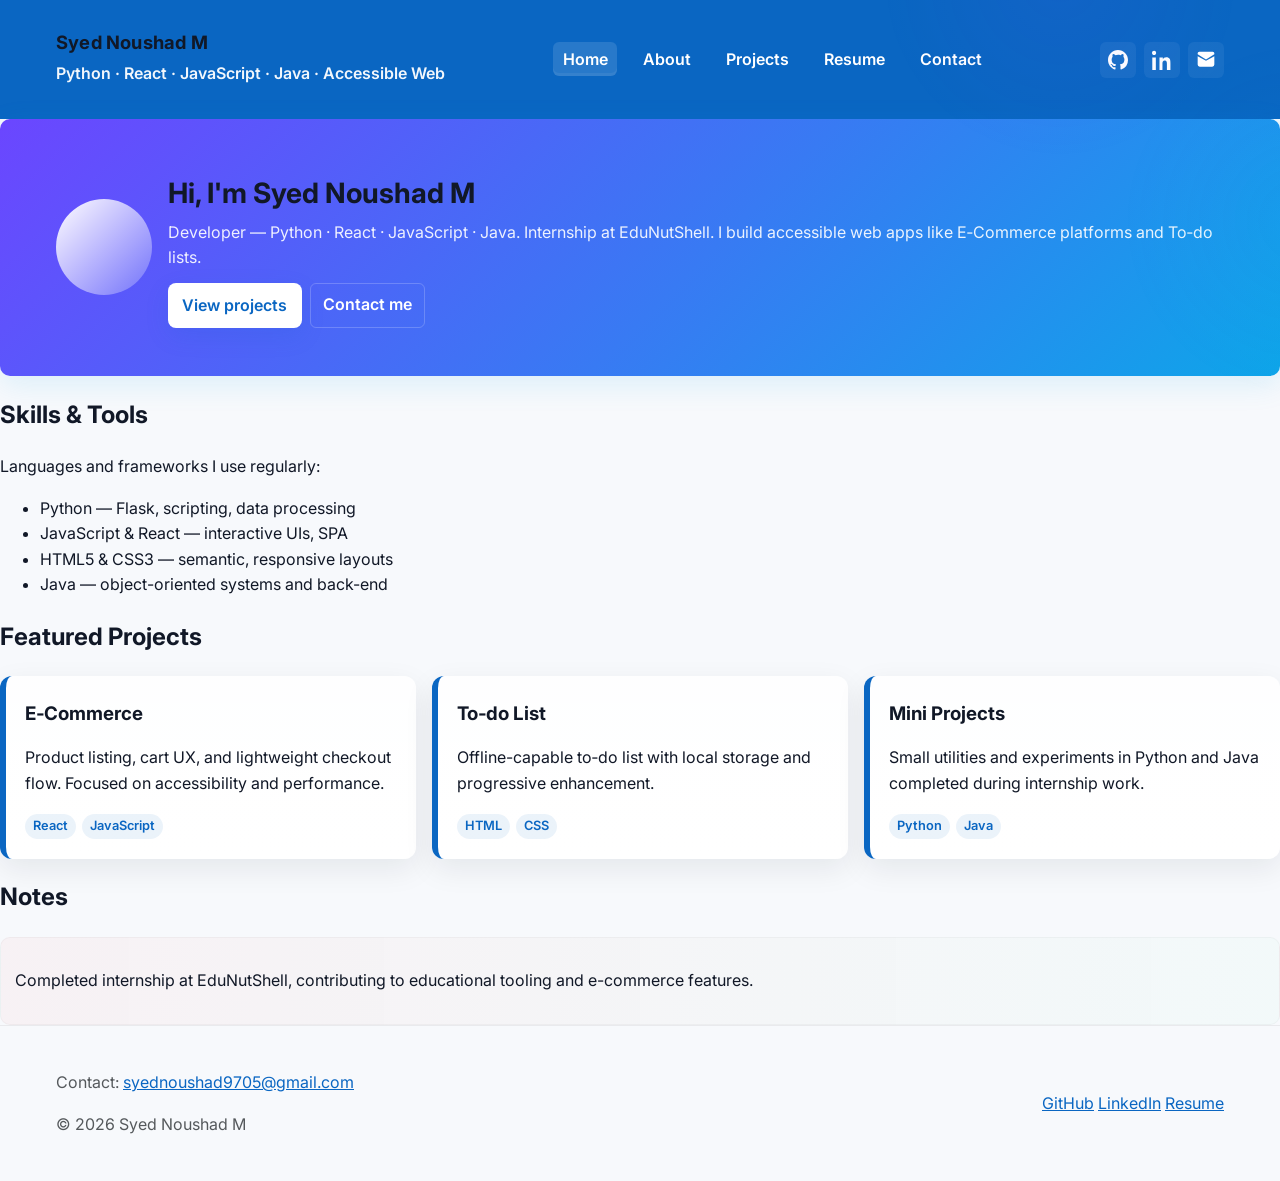
==== index.html @ b36f9911 "Initial portfolio website" ====
<!doctype html>
<html lang="en">
<head>
  <meta charset="utf-8">
  <meta name="viewport" content="width=device-width,initial-scale=1">
  <meta name="description" content="Syed Noushad M — Personal portfolio showcasing projects in Python, React, JavaScript, and Java. Internship at EduNutShell.">
  <meta name="keywords" content="Syed Noushad, portfolio, Python, React, JavaScript, Java, projects, internship">
  <link rel="canonical" href="index.html">
  <meta property="og:title" content="Syed Noushad — Portfolio">
  <meta property="og:description" content="Portfolio of Syed Noushad — E-Commerce and To-do List projects, Internship at EduNutShell.">
  <meta property="og:type" content="website">
  <title>Syed Noushad — Portfolio</title>
  <link rel="preconnect" href="https://fonts.gstatic.com" crossorigin>
  <link href="https://fonts.googleapis.com/css2?family=Inter:wght@300;400;600;700&display=swap" rel="stylesheet">
  <link rel="stylesheet" href="./styles.css">
  <script type="application/ld+json">
  {
    "@context": "https://schema.org",
    "@type": "Person",
    "name": "Syed Noushad M",
    "email": "syednoushad9705@gmail.com",
    "jobTitle": "Software Developer",
    "worksFor": "EduNutShell",
    "sameAs": []
  }
  </script>
</head>
  <body>
  <a class="skip-link" href="#main">Skip to main content</a>
  <header role="banner">
    <div class="container header-row">
      <div class="site-brand">
        <h1>Syed Noushad M</h1>
        <p class="lead">Python · React · JavaScript · Java · Accessible Web</p>
      </div>
      <nav role="navigation" aria-label="Primary" class="primary-nav site-nav">
        <button id="navToggle" aria-expanded="false" aria-controls="primaryMenu">Menu</button>
        <ul id="primaryMenu" class="menu">
          <li><a href="index.html" aria-current="page">Home</a></li>
          <li><a href="about.html">About</a></li>
          <li><a href="projects.html">Projects</a></li>
          <li><a href="resume.html">Resume</a></li>
          <li><a href="contact.html">Contact</a></li>
        </ul>
      </nav>
      <div class="social" aria-hidden="false">
        <a class="social-link" href="https://github.com/yourusername" target="_blank" rel="noopener noreferrer" aria-label="GitHub profile">
          <!-- GitHub SVG -->
          <svg width="20" height="20" viewBox="0 0 16 16" fill="none" xmlns="http://www.w3.org/2000/svg" aria-hidden="true"><path fill="#fff" d="M8 0C3.58 0 0 3.58 0 8c0 3.54 2.29 6.53 5.47 7.59.4.07.55-.17.55-.38 0-.19-.01-.82-.01-1.49-2.01.37-2.53-.49-2.69-.94-.09-.23-.48-.94-.82-1.13-.28-.15-.68-.52-.01-.53.63-.01 1.08.58 1.23.82.72 1.21 1.87.87 2.33.66.07-.52.28-.87.51-1.07-1.78-.2-3.64-.89-3.64-3.95 0-.87.31-1.59.82-2.15-.08-.2-.36-1.02.08-2.12 0 0 .67-.21 2.2.82a7.57 7.57 0 0 1 2-.27c.68 0 1.36.09 2 .27 1.53-1.04 2.2-.82 2.2-.82.44 1.1.16 1.92.08 2.12.51.56.82 1.28.82 2.15 0 3.07-1.87 3.75-3.65 3.95.29.25.54.73.54 1.48 0 1.07-.01 1.93-.01 2.19 0 .21.15.46.55.38A8.001 8.001 0 0 0 16 8c0-4.42-3.58-8-8-8z"/></svg>
        </a>
        <a class="social-link" href="https://linkedin.com/in/yourprofile" target="_blank" rel="noopener noreferrer" aria-label="LinkedIn profile">
          <!-- LinkedIn SVG -->
          <svg width="20" height="20" viewBox="0 0 24 24" fill="none" xmlns="http://www.w3.org/2000/svg" aria-hidden="true"><path fill="#fff" d="M4.98 3.5C4.98 4.88 3.87 6 2.5 6S0 4.88 0 3.5 1.12 1 2.5 1 4.98 2.12 4.98 3.5zM.35 8.98H4.6V24H.35V8.98zM8.98 8.98h4.05v2.03h.06c.56-1.06 1.93-2.18 3.97-2.18 4.25 0 5.04 2.8 5.04 6.44V24h-4.22v-7.44c0-1.78-.03-4.06-2.47-4.06-2.48 0-2.86 1.94-2.86 3.95V24H8.98V8.98z"/></svg>
        </a>
        <a class="social-link" href="mailto:syednoushad9705@gmail.com" aria-label="Send email"> 
          <!-- Mail SVG -->
          <svg width="20" height="20" viewBox="0 0 24 24" fill="none" xmlns="http://www.w3.org/2000/svg" aria-hidden="true"><path fill="#fff" d="M2 4a2 2 0 0 1 2-2h16a2 2 0 0 1 2 2v1.2l-10 6.25L2 5.2V4zm0 3.5v10A2.5 2.5 0 0 0 4.5 20h15A2.5 2.5 0 0 0 22 17.5v-10L12 13 2 7.5z"/></svg>
        </a>
      </div>
    </div>
  </header>

  <main id="main" role="main">
    <section class="hero" aria-labelledby="intro">
      <div class="container">
        <div class="profile">
          <div class="avatar" role="img" aria-label="Profile photo placeholder"></div>
          <div>
            <h1 id="intro">Hi, I'm Syed Noushad M</h1>
            <p>Developer — Python · React · JavaScript · Java. Internship at EduNutShell. I build accessible web apps like E‑Commerce platforms and To‑do lists.</p>
            <div class="ctas">
              <a class="btn btn-primary" href="projects.html">View projects</a>
              <a class="btn btn-outline" href="contact.html">Contact me</a>
            </div>
          </div>
        </div>
      </div>
    </section>

    <section aria-labelledby="skills">
      <h2 id="skills">Skills & Tools</h2>
      <p>Languages and frameworks I use regularly:</p>
      <ul>
        <li>Python — Flask, scripting, data processing</li>
        <li>JavaScript &amp; React — interactive UIs, SPA</li>
        <li>HTML5 &amp; CSS3 — semantic, responsive layouts</li>
        <li>Java — object-oriented systems and back-end</li>
      </ul>
    </section>

    <section aria-labelledby="featured">
      <h2 id="featured">Featured Projects</h2>
      <div class="projects">
        <article class="card" aria-labelledby="p1">
          <h3 id="p1">E‑Commerce</h3>
          <p>Product listing, cart UX, and lightweight checkout flow. Focused on accessibility and performance.</p>
          <div><span class="tag">React</span><span class="tag">JavaScript</span></div>
        </article>

        <article class="card" aria-labelledby="p2">
          <h3 id="p2">To‑do List</h3>
          <p>Offline-capable to‑do list with local storage and progressive enhancement.</p>
          <div><span class="tag">HTML</span><span class="tag">CSS</span></div>
        </article>

        <article class="card" aria-labelledby="p3">
          <h3 id="p3">Mini Projects</h3>
          <p>Small utilities and experiments in Python and Java completed during internship work.</p>
          <div><span class="tag">Python</span><span class="tag">Java</span></div>
        </article>
      </div>
    </section>

    <section aria-labelledby="testimonials">
      <h2 id="testimonials">Notes</h2>
      <div class="testimonials">
        <div class="testimonial">
          <p>Completed internship at EduNutShell, contributing to educational tooling and e-commerce features.</p>
        </div>
      </div>
    </section>
  </main>

  <footer role="contentinfo">
    <div class="container">
      <div>
        <p>Contact: <a href="mailto:syednoushad9705@gmail.com">syednoushad9705@gmail.com</a></p>
        <p>&copy; <span id="year"></span> Syed Noushad M</p>
      </div>
      <div class="social-footer">
        <a href="https://github.com/yourusername" target="_blank" rel="noopener noreferrer">GitHub</a>
        <a href="https://linkedin.com/in/yourprofile" target="_blank" rel="noopener noreferrer">LinkedIn</a>
        <a href="resume.html" rel="noopener">Resume</a>
      </div>
    </div>
  </footer>

  <script src="./script.js" defer></script>
</body>
</html>
---- styles.css ----
/* Basic reset and sensible defaults */
:root{
  --accent:#0a66c2;
  --accent-2:#ff6b6b;
  --accent-3:#6bffb3;
  --gradient-1: linear-gradient(135deg,#6b46ff 0%,#0ea5e9 100%);
  --bg:#f7f9fc;
  --surface:#ffffff;
  --text:#111827;
  --muted:#55595c;
}
* { box-sizing: border-box; }
html,body{height:100%;}
.sr-only{position:absolute;width:1px;height:1px;padding:0;margin:-1px;overflow:hidden;clip:rect(0,0,0,0);white-space:nowrap;border:0}
body{font-family:Inter, system-ui,-apple-system,Segoe UI,Roboto,'Helvetica Neue',Arial;line-height:1.6;color:var(--text);background:var(--bg);margin:0;font-size:16px}
.container{max-width:1000px;margin:0 auto;padding:1rem}

/* Skip link */
.skip-link{position:absolute;left:-999px;top:auto;width:1px;height:1px;overflow:hidden}
.skip-link:focus{left:1rem;top:1rem;width:auto;height:auto;padding:.5rem .75rem;background:#000;color:#fff;z-index:1000}

header{background:var(--accent);color:#fff;padding:.75rem 0}
.lead{color:rgba(255,255,255,0.95);margin:.25rem 0}

.primary-nav .menu{list-style:none;padding:0;display:flex;gap:1rem;align-items:center}
.primary-nav button{display:none;background:transparent;border:1px solid rgba(255,255,255,0.2);color:#fff;padding:.25rem .5rem;border-radius:4px}
.primary-nav a{color:#fff;text-decoration:none}
.primary-nav a:hover,.primary-nav a:focus{text-decoration:underline}

.header-row{display:flex;justify-content:space-between;align-items:center;gap:1rem}
.primary-nav .menu li{list-style:none}

/* Hero */
.hero{background:var(--gradient-1);color:#fff;padding:2rem;border-radius:10px;margin-bottom:1rem}
.hero .profile{display:flex;gap:1rem;align-items:center}
.avatar{width:96px;height:96px;border-radius:50%;background:linear-gradient(135deg,#fff,rgba(255,255,255,0.15));display:inline-block;flex:0 0 96px}
.hero h1{margin:.25rem 0;font-size:1.75rem}
.hero p{margin:0.25rem 0 0.5rem;color:rgba(255,255,255,0.9)}
.hero .ctas{margin-top:.75rem;display:flex;gap:.5rem}
.btn{display:inline-block;padding:.5rem .75rem;border-radius:6px;text-decoration:none;font-weight:600}
.btn-primary{background:#fff;color:var(--accent);}
.btn-outline{background:transparent;border:1px solid rgba(255,255,255,0.2);color:#fff}


h1,h2,h3{color:var(--text)}

a{color:var(--accent)}

.lead{font-weight:600}

footer{border-top:1px solid rgba(0,0,0,0.06);padding:.75rem 0;color:var(--muted);background:transparent}

/* Accessibility: visible focus */
a:focus,button:focus,input:focus,textarea:focus{outline:3px solid #2a9df4;outline-offset:2px}

.visually-hidden{position:absolute!important;height:1px;width:1px;overflow:hidden;clip:rect(1px,1px,1px,1px);white-space:nowrap}

/* Responsive nav */
@media (max-width:600px){
  .primary-nav .menu{display:none;flex-direction:column;background:transparent;padding:.5rem;border-radius:6px}
  .primary-nav button{display:inline-block}
  .primary-nav .menu.open{display:flex}
}

/* Form styles */
label{display:block;margin-top:.75rem}
input,textarea{width:100%;padding:.6rem;border:1px solid #d1d5db;border-radius:6px;background:#fff}
input:focus,textarea:focus{border-color:var(--accent);box-shadow:0 0 0 3px rgba(10,102,194,0.12)}
button[type="submit"]{margin-top:1rem;padding:.6rem 1rem;border:0;background:var(--accent);color:#fff;border-radius:6px}

.container > h1{margin:0}

/* Project cards */
.projects{display:grid;grid-template-columns:repeat(auto-fit,minmax(220px,1fr));gap:1rem}
.card{background:linear-gradient(180deg,rgba(255,255,255,0.9),#fff);padding:1rem;border-radius:8px;border-left:6px solid var(--accent);box-shadow:0 6px 18px rgba(16,24,40,0.04)}
.card h3{margin:.25rem 0}
.tag{display:inline-block;padding:.15rem .5rem;border-radius:999px;background:rgba(10,102,194,0.08);color:var(--accent);font-weight:600;margin-right:.35rem;font-size:.8rem}

/* Testimonials */
.testimonials{display:grid;grid-template-columns:1fr;gap:.75rem}
.testimonial{padding:.75rem;border-radius:8px;background:linear-gradient(90deg,rgba(255,107,107,0.06),rgba(107,255,179,0.03));border:1px solid rgba(0,0,0,0.03)}

/* Footer adjustments */
footer .container{display:flex;justify-content:space-between;align-items:center;gap:1rem}

@media (min-width:880px){
  .hero .profile{align-items:center}
}

/* Print styles for resume */
@media print{
  body{background:#fff;color:#000}
  header,footer,.ctas,.primary-nav{display:none}
  .container{padding:0}
}

/* High contrast for better readability */
@media (prefers-contrast: more){
  body{background:#fff;color:#000}
  a{color:#0645ad}
}

/* Professional overrides */
:root{--container-width:1200px}
.container{max-width:var(--container-width)}

/* Header/nav polish */
.site-header{background:var(--accent);color:#fff;padding:1rem 0}
.site-brand h1{margin:0;font-size:1.15rem;letter-spacing:0.2px}
.lead{color:rgba(255,255,255,0.95);margin:.25rem 0;font-weight:600}
.site-nav{display:flex;gap:1rem;align-items:center}
.site-nav button{display:none;background:transparent;border:1px solid rgba(255,255,255,0.18);color:#fff;padding:.35rem .6rem;border-radius:6px}
.site-nav a{color:#fff;text-decoration:none;padding:.45rem .6rem;border-radius:6px;font-weight:600}
.site-nav a:hover,.site-nav a:focus{background:rgba(255,255,255,0.08);text-decoration:none;transform:translateY(-1px)}
.site-nav a[aria-current="page"]{background:rgba(255,255,255,0.12);box-shadow:inset 0 -3px 0 rgba(255,255,255,0.06)}
.header-row{display:flex;justify-content:space-between;align-items:center;gap:1rem}
.social{display:flex;gap:.5rem;align-items:center}
.social-link{display:inline-flex;align-items:center;justify-content:center;width:36px;height:36px;border-radius:6px;background:rgba(255,255,255,0.06)}
.social-link svg{display:block}

/* Hero shadow and CTA polish */
.hero{box-shadow:0 8px 30px rgba(14,165,233,0.12)}
.btn-primary{border-radius:8px;padding:.6rem .9rem;box-shadow:0 8px 24px rgba(10,102,194,0.12)}
.btn-primary:hover{transform:translateY(-3px)}

/* Project card polish */
.projects{display:grid;grid-template-columns:repeat(auto-fit,minmax(260px,1fr));gap:1rem}
.card{padding:1.2rem;border-radius:12px;border-left:6px solid var(--accent);box-shadow:0 10px 30px rgba(16,24,40,0.08);transition:transform .18s ease,box-shadow .18s ease}
.card:hover{transform:translateY(-6px);box-shadow:0 18px 40px rgba(16,24,40,0.12)}

.testimonial{padding:.9rem;border-radius:10px;background:linear-gradient(90deg,rgba(255,107,107,0.05),rgba(107,255,179,0.03));border:1px solid rgba(0,0,0,0.03)}

/* Page background decoration */
body::before{
  content:"";
  position:fixed;right:-200px;top:-200px;width:600px;height:600px;background:radial-gradient(circle at 30% 30%, rgba(107,70,255,0.08), transparent 30%), radial-gradient(circle at 70% 70%, rgba(14,165,233,0.06), transparent 30%);pointer-events:none;z-index:0
}

/* Responsive nav: show button and hide menu on small screens */
@media (max-width:900px){
  .site-nav button{display:inline-block}
  .site-nav .menu{display:none;position:absolute;right:1rem;top:72px;background:var(--surface);padding:1rem;border-radius:8px;box-shadow:0 8px 30px rgba(16,24,40,0.08)}
  .site-nav .menu.open{display:block}
  .site-nav a{color:var(--text);background:transparent}
  .header-row{position:relative}
}
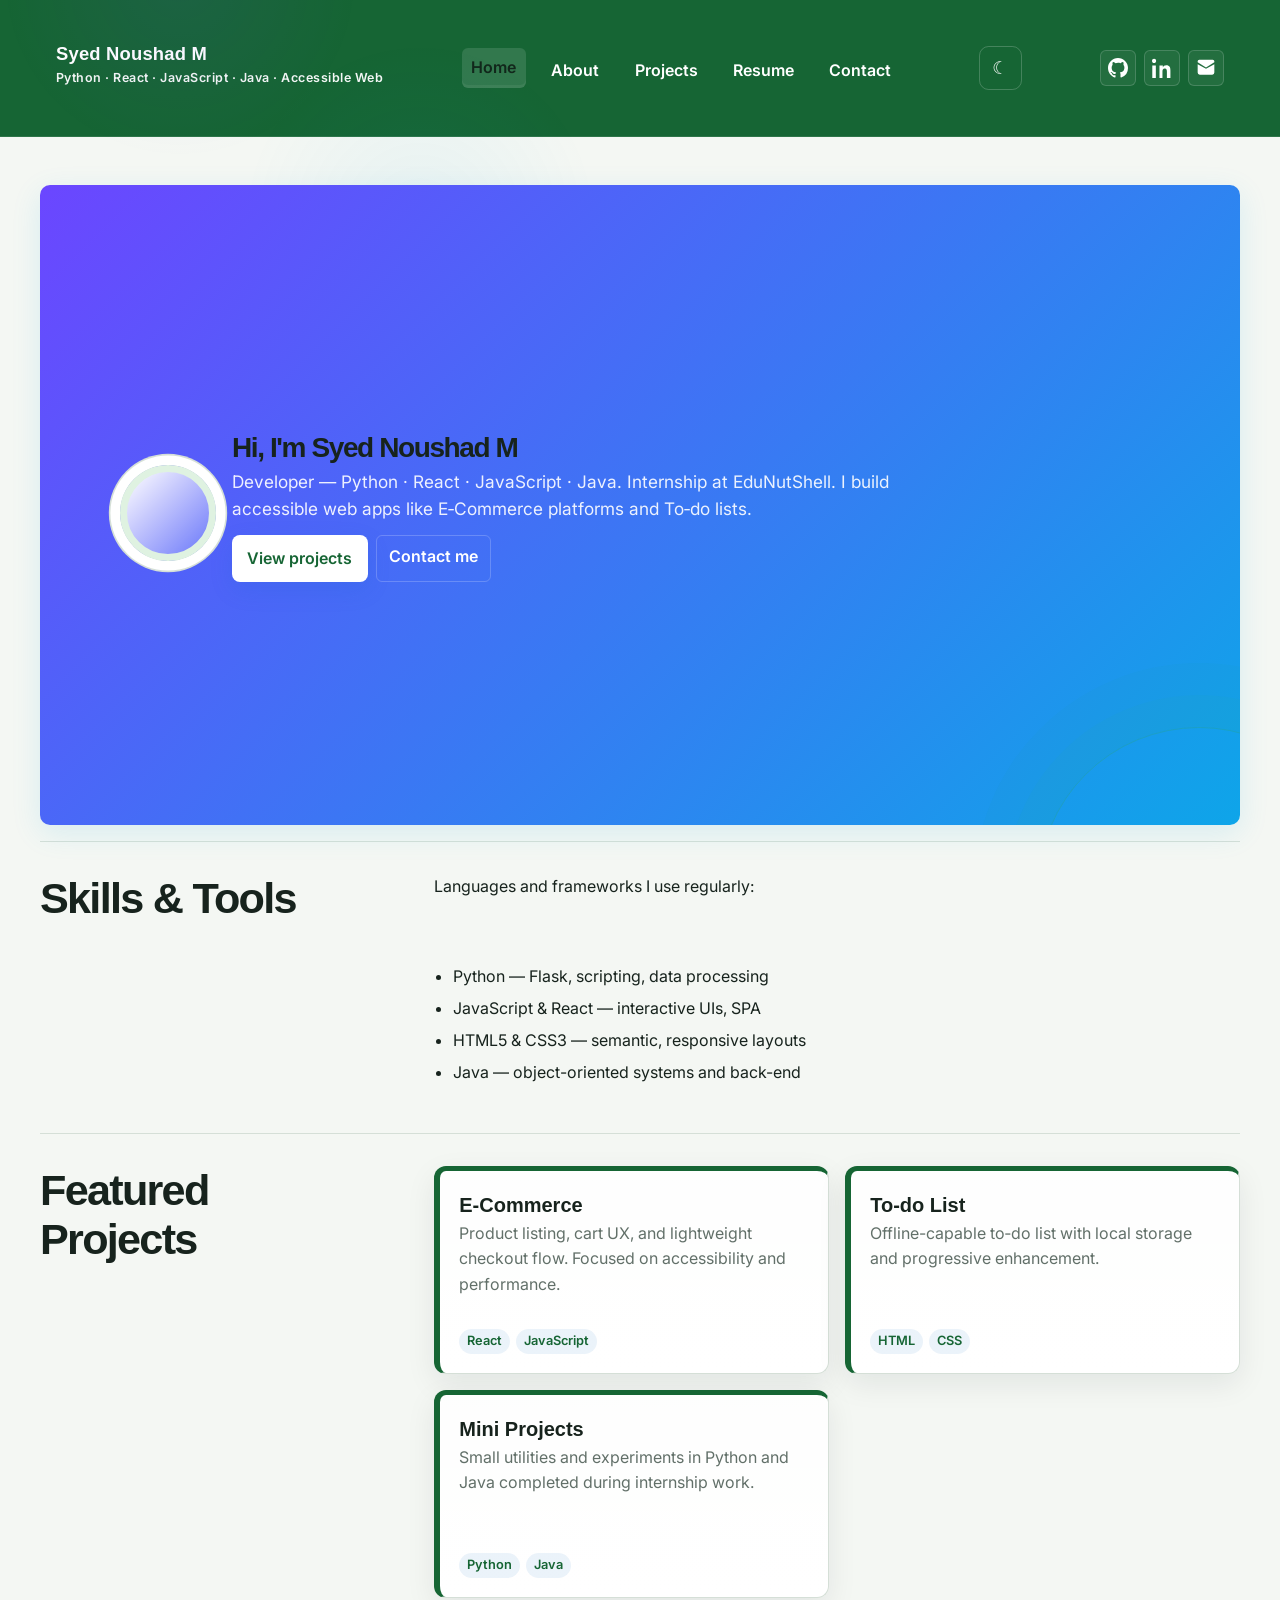
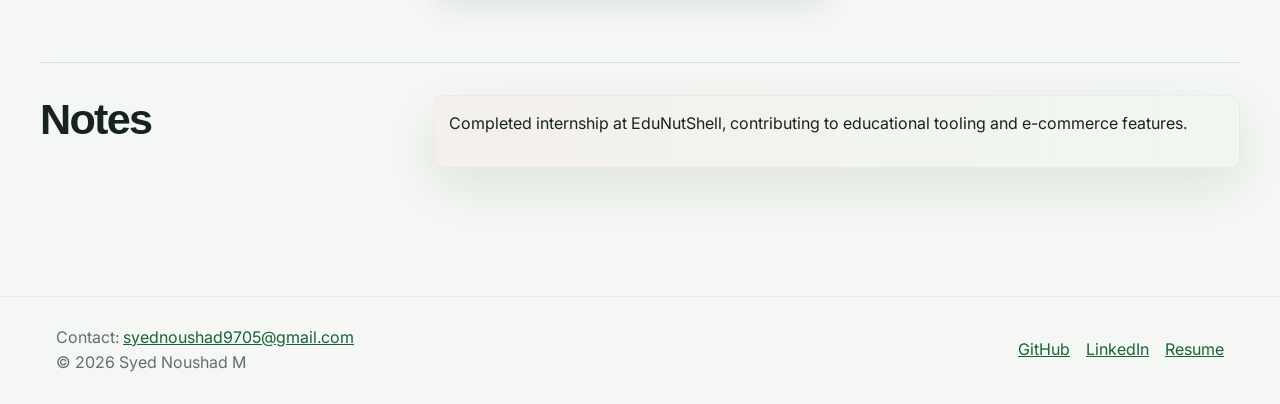
==== commit eb42fa52: "Build responsive portfolio architecture" ====
--- a/index.html
+++ b/index.html
@@ -27,14 +27,14 @@
 </head>
   <body>
   <a class="skip-link" href="#main">Skip to main content</a>
-  <header role="banner">
+  <header class="site-header" role="banner">
     <div class="container header-row">
       <div class="site-brand">
         <h1>Syed Noushad M</h1>
         <p class="lead">Python · React · JavaScript · Java · Accessible Web</p>
       </div>
       <nav role="navigation" aria-label="Primary" class="primary-nav site-nav">
-        <button id="navToggle" aria-expanded="false" aria-controls="primaryMenu">Menu</button>
+        <button class="nav-toggle" id="navToggle" aria-expanded="false" aria-controls="primaryMenu">Menu</button>
         <ul id="primaryMenu" class="menu">
           <li><a href="index.html" aria-current="page">Home</a></li>
           <li><a href="about.html">About</a></li>
@@ -43,6 +43,7 @@
           <li><a href="contact.html">Contact</a></li>
         </ul>
       </nav>
+      <button class="theme-toggle" type="button" aria-label="Switch to dark theme" title="Switch theme">☾</button>
       <div class="social" aria-hidden="false">
         <a class="social-link" href="https://github.com/yourusername" target="_blank" rel="noopener noreferrer" aria-label="GitHub profile">
           <!-- GitHub SVG -->
--- a/styles.css
+++ b/styles.css
@@ -11,7 +11,168 @@
 }
 * { box-sizing: border-box; }
 html,body{height:100%;}
-.sr-only{position:absolute;width:1px;height:1px;padding:0;margin:-1px;overflow:hidden;clip:rect(0,0,0,0);white-space:nowrap;border:0}
+@import url('https://fonts.googleapis.com/css2?family=DM+Sans:wght@400;500;600;700&family=Space+Grotesk:wght@500;600;700&display=swap');
+
+:root {
+  color-scheme: light;
+  --bg: #f4f7f3;
+  --surface: #ffffff;
+  --surface-alt: #e8efe9;
+  --text: #17231d;
+  --muted: #627069;
+  --line: #d5dfd7;
+  --accent: #166534;
+  --accent-bright: #32a852;
+  --accent-soft: #dff2e1;
+  --warm: #e8a94b;
+  --header: #12271b;
+  --header-muted: #b8cdbc;
+  --shadow: 0 18px 50px rgba(18, 39, 27, .09);
+  --radius: 1.25rem;
+  --container-width: 1180px;
+}
+
+:root[data-theme="dark"] {
+  color-scheme: dark;
+  --bg: #101713;
+  --surface: #18221b;
+  --surface-alt: #202e24;
+  --text: #edf7ee;
+  --muted: #a5b6aa;
+  --line: #304035;
+  --accent: #74d68b;
+  --accent-bright: #9be6a8;
+  --accent-soft: #203c29;
+  --warm: #f4c06c;
+  --header: #0b120e;
+  --header-muted: #b6cbbb;
+  --shadow: 0 18px 50px rgba(0, 0, 0, .2);
+}
+
+* { box-sizing: border-box; }
+html { scroll-behavior: smooth; }
+body {
+  min-height: 100vh;
+  margin: 0;
+  color: var(--text);
+  background: var(--bg);
+  font-family: 'DM Sans', sans-serif;
+  font-size: 1rem;
+  line-height: 1.65;
+}
+
+body::before {
+  position: fixed;
+  z-index: -1;
+  inset: 0;
+  content: '';
+  pointer-events: none;
+  background: linear-gradient(130deg, rgba(50, 168, 82, .08), transparent 34%), radial-gradient(circle at 90% 0%, rgba(232, 169, 75, .12), transparent 25%);
+}
+
+h1, h2, h3 { margin-top: 0; color: var(--text); font-family: 'Space Grotesk', sans-serif; line-height: 1.12; }
+h1 { font-size: clamp(2.4rem, 8vw, 5.5rem); letter-spacing: -.05em; }
+h2 { margin-bottom: 1rem; font-size: clamp(1.75rem, 4vw, 2.7rem); letter-spacing: -.04em; }
+h3 { margin-bottom: .65rem; font-size: 1.25rem; }
+p { margin: 0 0 1rem; }
+a { color: var(--accent); }
+img, svg { max-width: 100%; }
+button, input, textarea { font: inherit; }
+
+.container { width: min(var(--container-width), calc(100% - 2rem)); margin-inline: auto; }
+.sr-only, .visually-hidden { position: absolute !important; width: 1px; height: 1px; padding: 0; margin: -1px; overflow: hidden; clip: rect(0, 0, 0, 0); white-space: nowrap; border: 0; }
+.skip-link { position: absolute; top: 1rem; left: -999px; z-index: 10; padding: .6rem 1rem; color: #fff; background: var(--header); }
+.skip-link:focus { left: 1rem; }
+
+.site-header { color: #fff; background: var(--header); border-bottom: 1px solid rgba(255,255,255,.1); }
+.header-row { display: grid; grid-template-columns: 1fr auto; align-items: center; gap: 1rem; min-height: 5.5rem; padding-block: .85rem; }
+.site-brand h1 { margin: 0; color: #fff; font-size: 1.2rem; letter-spacing: -.03em; }
+.lead { margin: .2rem 0 0; color: var(--header-muted); font-size: .78rem; font-weight: 600; letter-spacing: .04em; }
+.site-nav { grid-column: 1 / -1; }
+.site-nav .menu { display: none; flex-direction: column; gap: .25rem; padding: .75rem 0; margin: 0; list-style: none; }
+.site-nav .menu.open { display: flex; }
+.site-nav a { display: block; padding: .55rem .7rem; color: #fff; border-radius: .55rem; text-decoration: none; font-weight: 600; }
+.site-nav a:hover, .site-nav a:focus, .site-nav a[aria-current="page"] { color: var(--header); background: var(--accent-bright); }
+.nav-actions { display: flex; align-items: center; justify-content: flex-end; gap: .5rem; }
+.nav-toggle, .theme-toggle { display: inline-flex; align-items: center; justify-content: center; min-width: 2.7rem; min-height: 2.7rem; padding: .4rem .7rem; color: #fff; background: transparent; border: 1px solid rgba(255,255,255,.2); border-radius: .6rem; cursor: pointer; }
+.theme-toggle { font-size: 1.1rem; }
+.nav-toggle:hover, .theme-toggle:hover { background: rgba(255,255,255,.12); }
+.social { display: none; gap: .5rem; }
+.social-link { display: inline-flex; align-items: center; justify-content: center; width: 2.4rem; height: 2.4rem; border: 1px solid rgba(255,255,255,.16); border-radius: 50%; }
+
+main { width: min(var(--container-width), calc(100% - 2rem)); margin: 0 auto; padding-block: 2rem 4rem; }
+main > section { padding: 2rem 0; }
+main > section + section { border-top: 1px solid var(--line); }
+.hero { position: relative; display: grid; align-items: center; min-height: 28rem; padding: 3rem 0; overflow: hidden; }
+.hero::after { position: absolute; right: -10%; bottom: -35%; width: 20rem; height: 20rem; content: ''; border: 1px solid rgba(50,168,82,.25); border-radius: 50%; box-shadow: 0 0 0 2rem rgba(50,168,82,.04), 0 0 0 4rem rgba(50,168,82,.03); }
+.profile { position: relative; z-index: 1; display: grid; gap: 1.5rem; max-width: 52rem; }
+.profile h1 { margin-bottom: 1rem; }
+.profile p { max-width: 42rem; color: var(--muted); font-size: 1.08rem; }
+.avatar { width: 5rem; height: 5rem; border: .45rem solid var(--accent-soft); border-radius: 50%; background: linear-gradient(145deg, var(--accent-bright), var(--warm)); box-shadow: 0 0 0 .6rem var(--surface), 0 0 0 .7rem var(--line); }
+.ctas { display: flex; flex-wrap: wrap; gap: .75rem; margin-top: 1.5rem; }
+.btn { display: inline-flex; align-items: center; justify-content: center; min-height: 2.9rem; padding: .65rem 1rem; border: 1px solid transparent; border-radius: .6rem; text-decoration: none; font-weight: 700; transition: transform .2s ease, background .2s ease; }
+.btn:hover { transform: translateY(-2px); }
+.btn-primary { color: #fff; background: var(--accent); }
+.btn-primary:hover { background: var(--accent-bright); }
+.btn-outline { color: var(--accent); border-color: var(--accent); }
+
+main > section:not(.hero) { display: grid; gap: 1rem; }
+main > section:not(.hero) > p, main > section:not(.hero) > ul { max-width: 47rem; }
+ul { padding-left: 1.2rem; }
+li + li { margin-top: .4rem; }
+.projects { display: grid; grid-template-columns: repeat(auto-fit, minmax(min(100%, 16rem), 1fr)); gap: 1rem; }
+.card, .testimonial, form, main article { padding: 1.35rem; background: var(--surface); border: 1px solid var(--line); border-radius: var(--radius); box-shadow: var(--shadow); }
+.card { display: flex; flex-direction: column; min-height: 13rem; border-top: .35rem solid var(--accent); }
+.card p { color: var(--muted); }
+.card > div:last-child { margin-top: auto; }
+.tag { display: inline-block; padding: .25rem .6rem; margin: .3rem .3rem 0 0; color: var(--accent); background: var(--accent-soft); border-radius: 999px; font-size: .78rem; font-weight: 700; }
+.testimonials { display: grid; gap: 1rem; }
+.testimonial { border-left: .35rem solid var(--warm); }
+
+form { max-width: 42rem; }
+fieldset { padding: 0; border: 0; }
+legend { margin-bottom: 1rem; font-family: 'Space Grotesk', sans-serif; font-size: 1.2rem; font-weight: 700; }
+label { display: block; margin: 1rem 0 .35rem; font-weight: 700; }
+input, textarea { width: 100%; padding: .75rem .85rem; color: var(--text); background: var(--bg); border: 1px solid var(--line); border-radius: .55rem; }
+textarea { resize: vertical; }
+input:focus, textarea:focus { border-color: var(--accent); outline: 3px solid var(--accent-soft); }
+button[type="submit"] { padding: .7rem 1rem; margin-top: 1rem; color: #fff; background: var(--accent); border: 0; border-radius: .6rem; cursor: pointer; font-weight: 700; }
+[aria-invalid="true"] { border-color: #c2410c; }
+
+footer { padding: 1.5rem 0; color: var(--muted); border-top: 1px solid var(--line); }
+footer .container { display: flex; flex-wrap: wrap; align-items: center; justify-content: space-between; gap: 1rem; }
+footer p { margin: 0; }
+.social-footer { display: flex; flex-wrap: wrap; gap: 1rem; }
+
+a:focus-visible, button:focus-visible { outline: 3px solid var(--warm); outline-offset: 3px; }
+@media (min-width: 700px) {
+  .container { width: min(var(--container-width), calc(100% - 4rem)); }
+  main { width: min(var(--container-width), calc(100% - 4rem)); padding-top: 3rem; }
+  .header-row { grid-template-columns: auto 1fr auto; }
+  .site-nav { grid-column: auto; justify-self: end; }
+  .site-nav .menu { display: flex; flex-direction: row; padding: 0; }
+  .nav-toggle { display: none; }
+  .nav-actions { order: 3; }
+  .social { display: flex; }
+  .hero { min-height: 34rem; }
+  .profile { grid-template-columns: auto 1fr; align-items: start; gap: 2rem; }
+  .avatar { margin-top: 1rem; }
+  main > section:not(.hero) { grid-template-columns: minmax(11rem, .35fr) 1fr; align-items: start; gap: 2rem 4rem; }
+  main > section:not(.hero) > h2 { grid-row: span 2; }
+}
+@media (min-width: 1000px) {
+  .header-row { min-height: 6.5rem; }
+  .hero { min-height: 40rem; }
+  main > section:not(.hero) { gap: 2rem 7rem; }
+}
+@media print {
+  body { color: #000; background: #fff; }
+  .site-header, footer, .ctas, .social, .theme-toggle, .nav-toggle { display: none; }
+  main { width: 100%; padding: 0; }
+}
+@media (prefers-reduced-motion: reduce) {
+  *, *::before, *::after { scroll-behavior: auto !important; transition-duration: .01ms !important; }
+}
 body{font-family:Inter, system-ui,-apple-system,Segoe UI,Roboto,'Helvetica Neue',Arial;line-height:1.6;color:var(--text);background:var(--bg);margin:0;font-size:16px}
 .container{max-width:1000px;margin:0 auto;padding:1rem}
 
